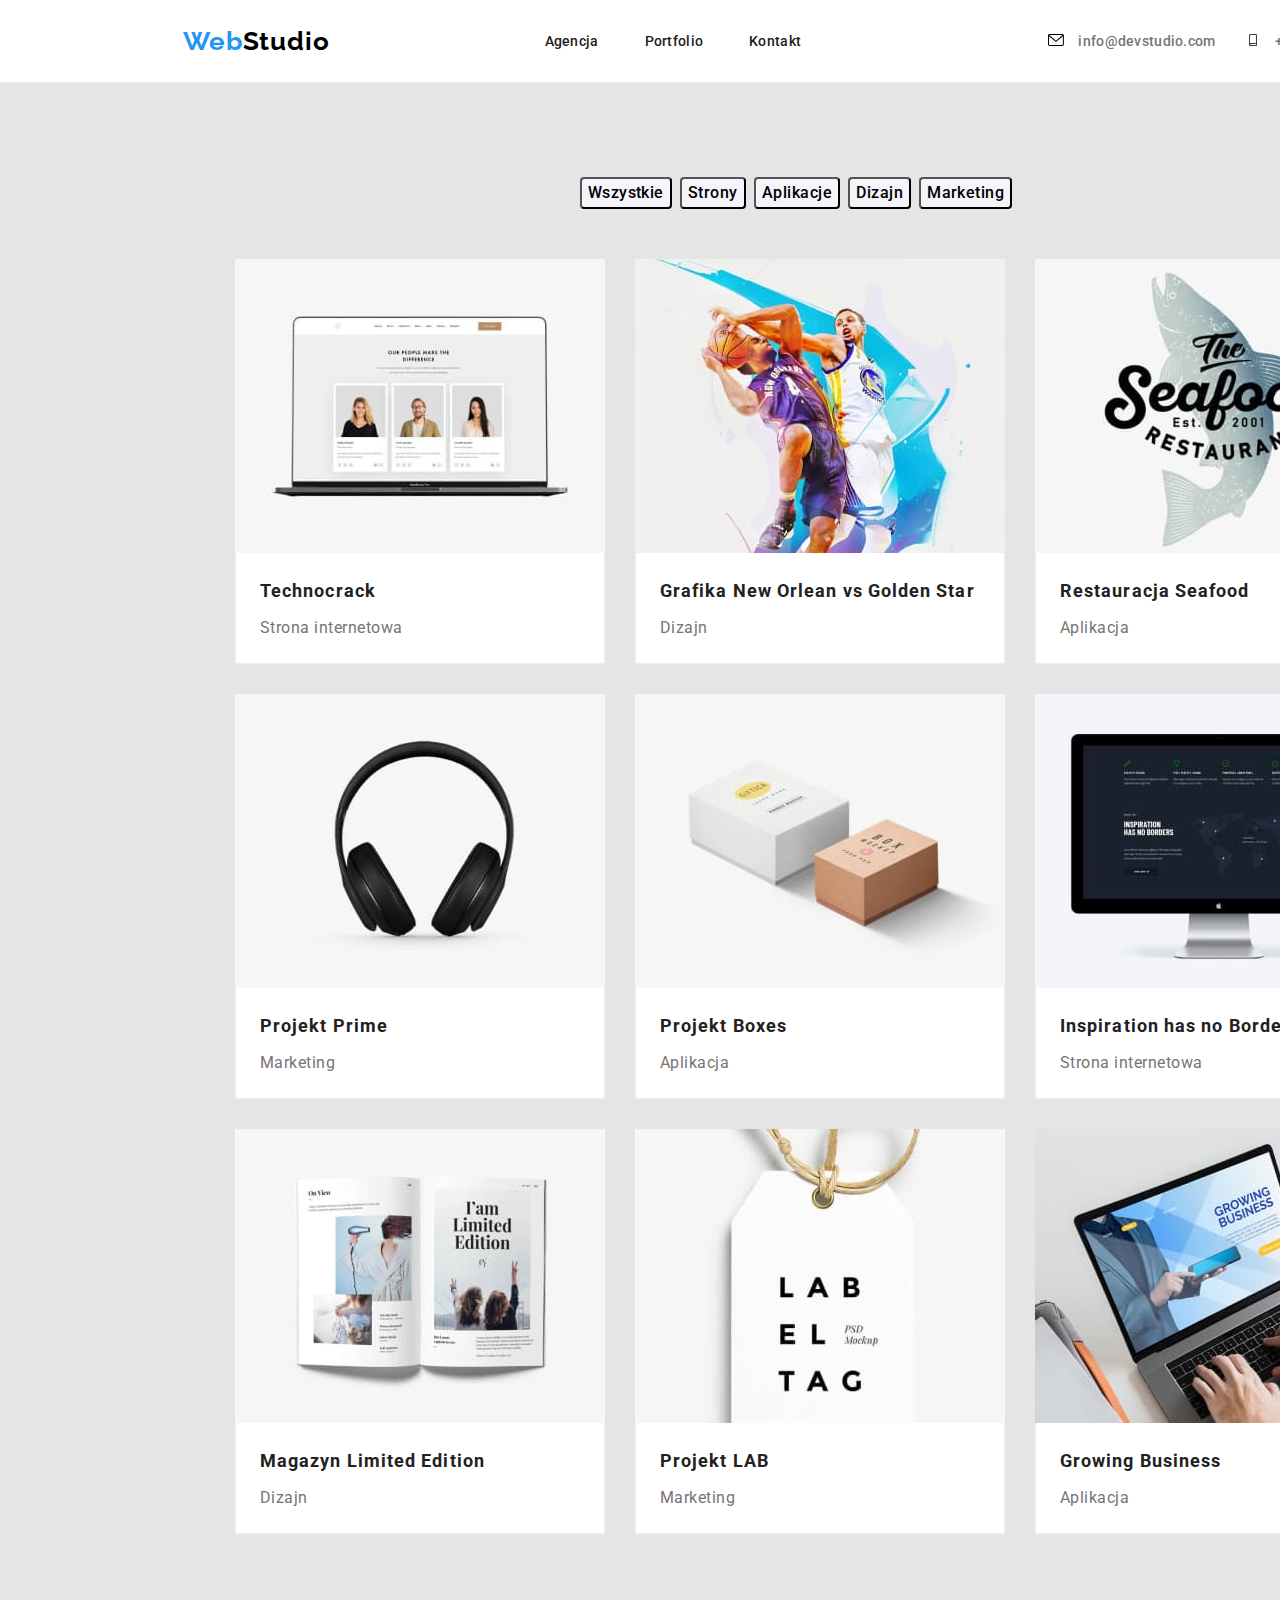
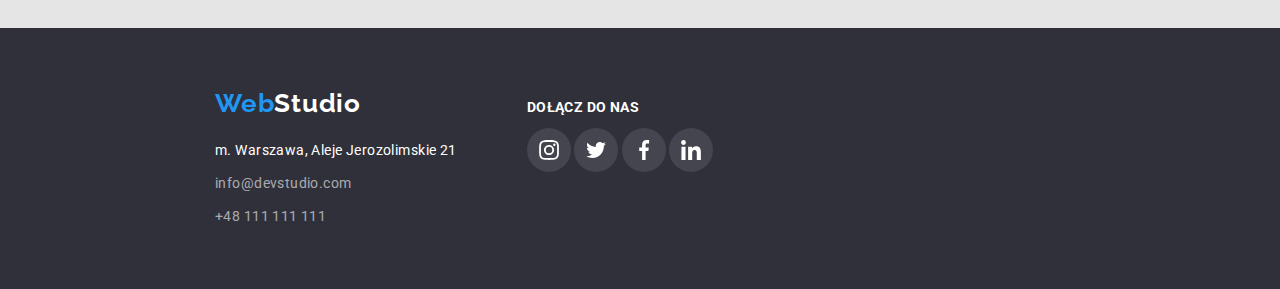
==== portfolio.html @ 9e59b246 "feat: init" ====
<!DOCTYPE html>
<html lang="pl">
  <head>
    <meta charset="UTF-8" />
    <link rel="preconnect" href="https://fonts.googleapis.com" />
    <link rel="preconnect" href="https://fonts.gstatic.com" crossorigin />
    <link
      href="https://fonts.googleapis.com/css2?family=Raleway:wght@700&family=Roboto:wght@400;500;700;900&display=swap"
      rel="stylesheet"
    />
    <!-- <link
      rel="stylesheet"
      href="https://cdnjs.cloudflare.com/ajax/libs/modern-normalize/1.1.0/modern-normalize.min.css"
      integrity="sha512-wpPYUAdjBVSE4KJnH1VR1HeZfpl1ub8YT/NKx4PuQ5NmX2tKuGu6U/JRp5y+Y8XG2tV+wKQpNHVUX03MfMFn9Q=="
      crossorigin="anonymous"
      referrerpolicy="no-referrer"
    /> -->
    <link rel="stylesheet" href="./css/modern-normalize.css" />
    <link rel="stylesheet" href="./css/styles.css" />
    <title>Portfolio</title>
  </head>
  <body>
    <header>
      <nav>
        <div class="header-flex container">
          <a href="" class="logo"
            >Web<span style="color: rgb(0, 0, 0)">Studio</span></a
          >
          <ul class="site-menu">
            <li class="item-menu">
              <a class="link-menu" href="./index.html">Agencja</a>
            </li>
            <li class="item-menu">
              <a class="link-menu" href="./portfolio.html">Portfolio</a>
            </li>
            <li class="item-menu">
              <a class="link-menu" href="">Kontakt</a>
            </li>
          </ul>

          <ul class="header-contact">
            <li class="item-contact">
              <div class="hov-class">
                <svg class="icon-header-contact" width="16" height="12">
                  <use href="./images/icons.svg#icon-envelope"></use>
                </svg>
                <a class="nav-contact" href="mailto:info@devstudio.com"
                  >info@devstudio.com</a
                >
              </div>
            </li>
            <li class="item-contact">
              <div class="hov-class">
                <svg class="icon-header-contact" width="16" height="12">
                  <use href="./images/icons.svg#icon-smartphone"></use>
                </svg>
                <a class="nav-contact" href="tel:+48111111111"
                  >+48 111 111 111</a
                >
              </div>
            </li>
          </ul>
        </div>
      </nav>
    </header>
    <main>
      <section>
        <div class="container filter-menu">
          <div class="container"></div>
          <ul class="filter">
            <li class="item-filter-menu">
              <button class="filter-button" type="button">Wszystkie</button>
            </li>
            <li class="item-filter-menu">
              <button class="filter-button" type="button">Strony</button>
            </li>
            <li class="item-filter-menu">
              <button class="filter-button" type="button">Aplikacje</button>
            </li>
            <li class="item-filter-menu">
              <button class="filter-button" type="button">Dizajn</button>
            </li>
            <li class="item-filter-menu">
              <button class="filter-button" type="button">Marketing</button>
            </li>
          </ul>
        </div>
      </section>
      <section>
        <div class="container filter-results">
          <ul class="filter-images">
            <li class="items-filter-images">
              <figure>
                <img
                  src="./images/img-4.jpg"
                  alt="laptop z ekranem"
                  width="370"
                  height="294"
                />
                <figcaption class="fig-portfolio">
                  <p class="basic-description">Technocrack</p>
                  <p class="sub-description">Strona internetowa</p>
                </figcaption>
              </figure>
            </li>
            <li class="items-filter-images">
              <figure>
                <img
                  src="./images/img-5.jpg"
                  alt="koszykarze"
                  width="370"
                  height="294"
                />
                <figcaption class="fig-portfolio">
                  <p class="basic-description">
                    Grafika New Orlean vs Golden Star
                  </p>
                  <p class="sub-description">Dizajn</p>
                </figcaption>
              </figure>
            </li>
            <li class="items-filter-images">
              <figure>
                <img
                  src="./images/img-6.jpg"
                  alt="koszykarze"
                  width="370"
                  height="294"
                />
                <figcaption class="fig-portfolio">
                  <p class="basic-description">Restauracja Seafood</p>
                  <p class="sub-description">Aplikacja</p>
                </figcaption>
              </figure>
            </li>
            <li class="items-filter-images">
              <figure>
                <img
                  src="./images/img-7.jpg"
                  alt="słuchawki"
                  width="370"
                  height="294"
                />
                <figcaption class="fig-portfolio">
                  <p class="basic-description">Projekt Prime</p>
                  <p class="sub-description">Marketing</p>
                </figcaption>
              </figure>
            </li>
            <li class="items-filter-images">
              <figure>
                <img
                  src="./images/img-8.jpg"
                  alt="pudelka"
                  width="370"
                  height="294"
                />
                <figcaption class="fig-portfolio">
                  <p class="basic-description">Projekt Boxes</p>
                  <p class="sub-description">Aplikacja</p>
                </figcaption>
              </figure>
            </li>
            <li class="items-filter-images">
              <figure>
                <img
                  src="./images/img-9.jpg"
                  alt="monitor"
                  width="370"
                  height="294"
                />
                <figcaption class="fig-portfolio">
                  <p class="basic-description">Inspiration has no Borders</p>
                  <p class="sub-description">Strona internetowa</p>
                </figcaption>
              </figure>
            </li>

            <li class="items-filter-images">
              <figure>
                <img
                  src="./images/img-10.jpg"
                  alt="monitor"
                  width="370"
                  height="294"
                />
                <figcaption class="fig-portfolio">
                  <p class="basic-description">Magazyn Limited Edition</p>
                  <p class="sub-description">Dizajn</p>
                </figcaption>
              </figure>
            </li>
            <li class="items-filter-images">
              <figure>
                <img
                  src="./images/img-11.jpg"
                  alt="metykieta"
                  width="370"
                  height="294"
                />
                <figcaption class="fig-portfolio">
                  <p class="basic-description">Projekt LAB</p>
                  <p class="sub-description">Marketing</p>
                </figcaption>
              </figure>
            </li>
            <li class="items-filter-images">
              <figure>
                <img
                  src="./images/img-12.jpg"
                  alt="metykieta"
                  width="370"
                  height="294"
                />
                <figcaption class="fig-portfolio">
                  <p class="basic-description">Growing Business</p>
                  <p class="sub-description">Aplikacja</p>
                </figcaption>
              </figure>
            </li>
          </ul>
        </div>
      </section>
    </main>
    <footer>
      <div class="footer-flex container">
        <address>
          <ul class="footer-contact">
            <li class="footer-address">
              <a href="" class="footer-logo"
                >Web<span style="color: rgb(255, 255, 255)">Studio</span></a
              >
              <span class="address">m. Warszawa, Aleje Jerozolimskie 21</span>
              <a class="footer-ad1" href="mailto:info@devstudio.com"
                >info@devstudio.com</a
              >
              <a class="footer-ad2" href="tel:+48111111111">+48 111 111 111</a>
            </li>
            <li>
              <h5 class="footer-to-us">DOŁĄCZ DO NAS</h5>
              <svg
                class="icon-social-footer"
                width="44"
                height="44"
                viewBox="0 0 98 44"
              >
                <use href="./images/icons.svg#icon-instagram-2"></use>
              </svg>
              <svg
                class="icon-social-footer"
                width="44"
                height="44"
                viewBox="0 0 98 44"
              >
                <use href="./images/icons.svg#icon-twitter-1"></use>
              </svg>
              <svg
                class="icon-social-footer"
                width="44"
                height="44"
                viewBox="0 0 98 44"
              >
                <use href="./images/icons.svg#icon-facebook-1"></use>
              </svg>
              <svg
                class="icon-social-footer"
                width="44"
                height="44"
                viewBox="0 0 98 44"
              >
                <use href="./images/icons.svg#icon-linkedin-1"></use>
              </svg>
            </li>
          </ul>
        </address>
      </div>
    </footer>
  </body>
</html>
---- css/styles.css ----
:root {
  --body-background-color: #e5e5e5;
  --white-text-color: #ffffff;
  --focus-hover-link-color: #2196f3;
  --main-font: "Roboto", sans-serif;
  --main-font-color: #212121;
  --background-primary-color: #2196f3;
}

body {
  background: var(--body-background-color);
  color: var(--main-font-color);
  font-family: var(--main-font);
}

.container {
  margin-top: 0;
  margin-bottom: 0;
  margin: auto;
  width: 1200px;
}

.header-contact {
  --text-color-header-contact: #757575;
}
.worker-profession {
  --text-color-worker-profession: #757575;
}

.sub-description {
  --text-color-sub-description: #757575;
}

.text-demo-article {
  --text-color-demo-article: #757575;
}

/* section first page */

/* .slider {
  display: flex;
  width: 1600px;
  background-color: #2f303a;
  flex-direction: column;
  justify-content: center;
  align-items: center;
  padding: 200px 0;
} */
.slider {
  display: block;
  margin: auto;
  max-width: 1600px;
  background-image: linear-gradient(
      rgba(47, 48, 58, 0.4),
      rgba(47, 48, 58, 0.4)
    ),
    url("../images/slider_img.jpg");
  /* background-image: url("../images/slider_img.jpg"); */
}

.foto-slider {
  display: flex;
  flex-direction: column;
  align-items: center;
  padding: 200px 0 200px;
}

.first-page-title {
  font-style: normal;
  font-weight: 900;
  font-size: 44px;
  line-height: 1.36;
  text-align: center;
  letter-spacing: 0.06em;
  text-transform: uppercase;
  color: var(--white-text-color);
  width: 696px;
  margin-top: 0;
  margin-bottom: 30px;
}
.first-page-button {
  font-family: "Roboto";
  font-style: normal;
  font-weight: 700;
  font-size: 16px;
  line-height: 1.87;
  align-items: center;
  text-align: center;
  letter-spacing: 0.06em;
  color: var(--white-text-color);
  background: var(--background-primary-color);
  border-radius: 4px;
  width: 200px;
}
.first-page-button:focus,
.first-page-button:hover {
  box-shadow: 0px 4px 4px rgba(0, 0, 0, 0.15);
  cursor: pointer;
}

.articles {
  background: #e5e5e5;
  width: 1600px;
}

.list-articles {
  list-style: none;
  display: flex;
  justify-content: center;
  margin: 0;
  padding: 94px 215px;
}

.list-articles > .item-articles:not(:last-child) {
  margin-right: 30px;
}

/* .item-articles {
  margin-right: 30px;
} */

.first-page-title-article {
  font-style: normal;
  font-weight: 700;
  font-size: 14px;
  line-height: 1.14;
  letter-spacing: 0.03em;
  text-transform: uppercase;
  margin: 0;
  margin-bottom: 10px;
}

.text-demo-article {
  font-style: normal;
  font-size: 14px;
  line-height: 1.71;
  letter-spacing: 0.03em;
  color: var(--text-color-demo-article);
  margin: 0;
}

.what-we-do {
  display: flex;
  background: #e5e5e5;
  width: 1600px;
  flex-direction: column;
  justify-content: center;
  align-items: center;
}

.list-foto-what-we-do {
  list-style: none;
  display: flex;
  margin: 0;
  margin-bottom: 94px;
  padding-left: 0;
}

/* .foto-what-we-do {
  margin-right: 30px;
} */

.list-foto-what-we-do > .foto-what-we-do:not(:last-child) {
  margin-right: 30px;
}

.small-headers {
  font-style: normal;
  font-weight: 700;
  font-size: 36px;
  line-height: 1.16;
  text-align: center;
  letter-spacing: 0.03em;
  margin: 0;
  margin-bottom: 50px;
}

.employee {
  font-style: normal;
  font-weight: 500;
  font-size: 16px;
  line-height: 1.18;
  letter-spacing: 0.03em;
  margin: 0;
  margin-bottom: 10px;
}

.worker-profession {
  font-style: normal;
  font-size: 16px;
  line-height: 1.18;
  letter-spacing: 0.03em;
  margin: 0;
  margin-bottom: 16px;
  color: var(--text-color-worker-profession);
}

/* section header, nav */
.logo,
.footer-logo {
  font-family: "Raleway";
  font-style: normal;
  font-weight: 700;
  font-size: 26px;
  line-height: 1.19;
  letter-spacing: 0.03em;
  color: var(--background-primary-color);
  text-decoration: none;
}

.footer-logo {
  display: block;
  margin-bottom: 20px;
}

.header-flex {
  display: flex;
  border-bottom: 1px solid #ececec;
  background: #ffffff;
  width: 1600px;
  flex-direction: row;
  justify-content: space-evenly;
  align-items: center;
}

.site-menu {
  list-style: none;
  padding: 32px;
  margin: 0;
  display: flex;
}

.site-menu > .item-menu:not(:last-child) {
  margin-right: 46px;
}

.link-menu {
  font-weight: 500;
  font-size: 14px;
  line-height: 1.14;
  letter-spacing: 0.02em;
  text-decoration: none;
  color: var(--normal-link-color);
}

.link-menu:hover,
.link-menu:focus {
  color: var(--focus-hover-link-color);
}

.header-contact {
  list-style: none;
  padding: 32px;
  margin: 0;
  display: flex;
}

.nav-contact {
  font-style: normal;
  font-weight: 500;
  font-size: 14px;
  line-height: 1.14;
  letter-spacing: 0.02em;
  text-decoration: none;
  color: var(--text-color-header-contact);
}

.nav-contact:focus,
.nav-contact:hover {
  color: var(--focus-hover-link-color);
}
.header-contact > .item-contact:not(:last-child) {
  margin-right: 30px;
}

.filter-menu {
  width: 1600px;
  background: #e5e5e5;
}

.filter {
  margin: 0;
  list-style: none;
  display: flex;
  justify-content: center;
  padding: 94px 518px 50px 510px;
}
/* section main */
.filter-button {
  background: #f5f4fa;
  font-family: "Roboto";
  font-style: normal;
  font-weight: 500;
  font-size: 16px;
  line-height: 1.62;
  border-radius: 4px;
  letter-spacing: 0.03em;
  text-align: center;
  /* margin-right: 8px; */
}

.filter > .item-filter-menu:not(:last-child) {
  margin-right: 8px;
}

.filter-button:hover,
.filter-button:focus {
  background: var(--focus-hover-link-color);
  color: var(--white-text-color);
  box-shadow: 0px 3px 1px rgba(0, 0, 0, 0.1), 0px 1px 2px rgba(0, 0, 0, 0.08),
    0px 2px 2px rgba(0, 0, 0, 0.12);
  border-radius: 4px;
  cursor: pointer;
}

.filter-results {
  width: 1600px;
}
.filter-images {
  list-style: none;
  /* padding-left: 0; */
  padding-bottom: 94px;
  margin: 0;
  display: flex;
  justify-content: center;
  flex-wrap: wrap;
  gap: 30px;
}

/* .items-filter-images {
  flex-basis: calc((100% - 2 * 30px) / 3);
} */

/* .filter-images > .items-filter-images:not(:last-child) {
  margin-right: 30px;
} */

.basic-description {
  font-style: normal;
  font-weight: 700;
  font-size: 18px;
  line-height: 2;
  letter-spacing: 0.06em;
  margin: 0;
  margin-bottom: 4px;
}

.sub-description {
  font-style: normal;
  font-size: 16px;
  line-height: 1.87;
  letter-spacing: 0.03em;
  color: var(--text-color-sub-description);
  margin: 0;
}

.our-team {
  display: flex;
  width: 1600px;
  background: #f5f4fa;
  flex-direction: column;
  align-items: center;
  padding: 94px 215px;
}

.list-our-team {
  list-style: none;
  margin: 0;
  padding: 0;
  display: flex;
}

.list-our-team > .item-our-team:not(:last-child) {
  margin-right: 30px;
}

figure {
  margin: 0;
}
.fig-agency {
  margin: 0;
  text-align: center;
  background: #ffffff;
  padding: 30px 32px;
  box-shadow: 0px 1px 3px rgba(0, 0, 0, 0.12), 0px 1px 1px rgba(0, 0, 0, 0.14),
    0px 2px 1px rgba(0, 0, 0, 0.2);
  border-radius: 0px 0px 4px 4px;
}

.fig-portfolio {
  text-align: left;
  background: #ffffff;
  border-right: 1px solid #eeeeee;
  border-bottom: 1px solid #eeeeee;
  border-left: 1px solid #eeeeee;
  padding: 20px 24px;
}

/* section footer */

.footer-flex {
  width: 1600px;
  background: #2f303a;
  padding: 60px 215px;
}

.footer-contact {
  list-style: none;
  font-style: normal;
  padding: 0;
  font-size: 14px;
  line-height: 1.71;
  letter-spacing: 0.03em;
  margin: 0;
  display: flex;
  align-items: baseline;
}

.footer-address {
  margin-right: 70px;
  color: var(--white-text-color);
}

.address {
  font-size: 14px;
  line-height: 1.71;
  letter-spacing: 0.03em;
  color: #ffffff;
  display: block;
  margin-bottom: 9px;
}

.footer-ad1,
.footer-ad2 {
  text-decoration: none;
  color: rgba(255, 255, 255, 0.6);
  margin-bottom: 9px;
}

.footer-ad1 {
  display: block;
  margin-bottom: 9px;
}

.footer-ad2 {
  margin: 0;
}

.footer-ad:hover,
.footer-ad:focus {
  color: var(--focus-hover-link-color);
}
img {
  display: block;
}

.footer-to-us {
  font-weight: 700;
  font-size: 14px;
  line-height: 1.14px;
  letter-spacing: 0.03em;
  text-transform: uppercase;
  color: #ffffff;
  margin: 0;
  margin-bottom: 20px;
}

.our-costumers {
  width: 1600px;
  background: #e5e5e5;
  padding: 94px 0 94px 0;
}
.list-our-costumers {
  list-style: none;
  margin: 0;
  padding: 0;
  display: flex;
  justify-content: center;
}

.list-our-costumers > .item-our-costumers:not(:last-child) {
  margin-right: 30px;
}

/* icon style */

.icon-header-contact {
  margin-right: 10px;
}

.hov-class:hover {
  fill: #2196f3;
}

.back-svg {
  width: 270px;
  /* height: 120px; */
  background: #f5f4fa;
  border-radius: 4px;
  margin-bottom: 30px;
  padding: 25px 100px 25px 100px;
}

.icon-advantages {
  display: block;
}

.our-team-social-icons {
  list-style: none;
  display: flex;
  justify-content: center;
  padding: 0;
}

.our-team-social-icons > .item-our-team-social-icons:not(:last-child) {
  margin-right: 10px;
}

.social-icon-properties {
  border-radius: 50%;
  fill: #afb1b8;
}

.social-icon-properties:hover {
  background: #2196f3;
  fill: #ffffff;
}

.icon-social-footer {
  border-radius: 50%;
  background: rgba(255, 255, 255, 0.1);
  fill: #ffffff;
}

.icon-social-footer:hover {
  background: #2196f3;
  /* fill: #ffffff; */
}

.item-our-costumers {
  border: solid #afb1b8 1px;
  border-radius: 4px;
  fill: #afb1b8;
}

.item-our-costumers:hover {
  border: solid #2196f3 1px;
  fill: #2196f3;
}

.items-filter-images:focus,
.items-filter-images:hover {
  border: 1px solid #eeeeee;
  box-shadow: 0px 1px 1px rgba(0, 0, 0, 0.12), 0px 4px 4px rgba(0, 0, 0, 0.06),
    1px 4px 6px rgba(0, 0, 0, 0.16);
}
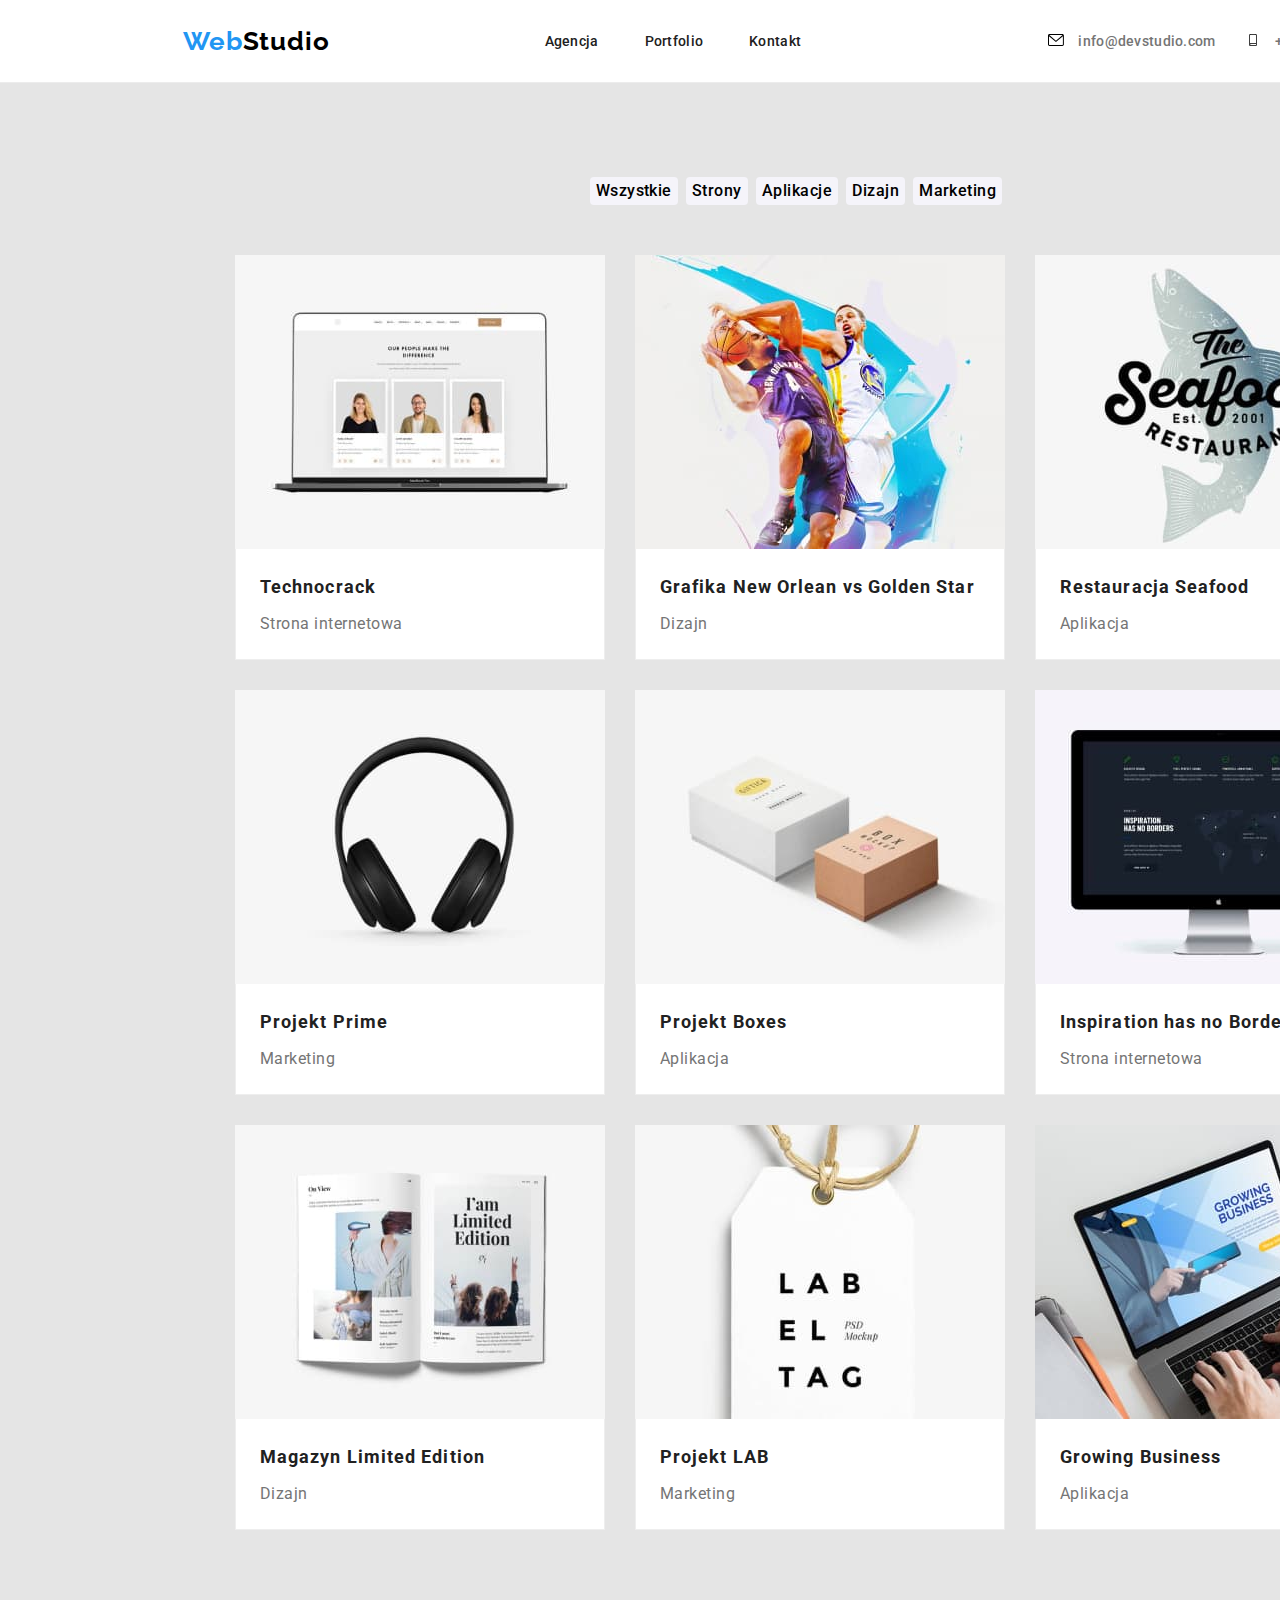
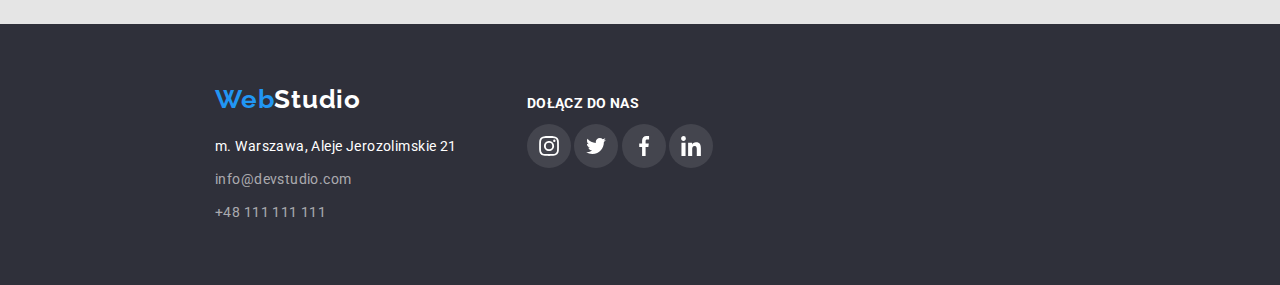
==== commit 352e8ff9: "add files" ====
--- a/portfolio.html
+++ b/portfolio.html
@@ -28,13 +28,22 @@
           >
           <ul class="site-menu">
             <li class="item-menu">
-              <a class="link-menu" href="./index.html">Agencja</a>
+              <div class="highlight-menu">
+                <a class="link-menu" href="./index.html">Agencja</a>
+                <div class="highlight"></div>
+              </div>
             </li>
             <li class="item-menu">
-              <a class="link-menu" href="./portfolio.html">Portfolio</a>
+              <div class="highlight-menu">
+                <a class="link-menu" href="./portfolio.html">Portfolio</a>
+                <div class="highlight"></div>
+              </div>
             </li>
             <li class="item-menu">
-              <a class="link-menu" href="">Kontakt</a>
+              <div class="highlight-menu">
+                <a class="link-menu" href="">Kontakt</a>
+                <div class="highlight"></div>
+              </div>
             </li>
           </ul>
 
@@ -91,12 +100,22 @@
           <ul class="filter-images">
             <li class="items-filter-images">
               <figure>
-                <img
-                  src="./images/img-4.jpg"
-                  alt="laptop z ekranem"
-                  width="370"
-                  height="294"
-                />
+                <div class="box-curtain">
+                  <img
+                    src="./images/img-4.jpg"
+                    alt="laptop z ekranem"
+                    width="370"
+                    height="294"
+                  />
+                  <div class="curtain">
+                    <p class="text-curtain">
+                      Technocrack jest popularną platformą wykorzystywaną do
+                      rozpowszechniania koronawirusa. Firmy wykorzystują tę
+                      platformę do celów szpiegowskich i ataków na
+                      niezabezpieczone serwery konkurencji
+                    </p>
+                  </div>
+                </div>
                 <figcaption class="fig-portfolio">
                   <p class="basic-description">Technocrack</p>
                   <p class="sub-description">Strona internetowa</p>
@@ -105,12 +124,22 @@
             </li>
             <li class="items-filter-images">
               <figure>
-                <img
-                  src="./images/img-5.jpg"
-                  alt="koszykarze"
-                  width="370"
-                  height="294"
-                />
+                <div class="box-curtain">
+                  <img
+                    src="./images/img-5.jpg"
+                    alt="koszykarze"
+                    width="370"
+                    height="294"
+                  />
+                  <div class="curtain">
+                    <p class="text-curtain">
+                      Technocrack jest popularną platformą wykorzystywaną do
+                      rozpowszechniania koronawirusa. Firmy wykorzystują tę
+                      platformę do celów szpiegowskich i ataków na
+                      niezabezpieczone serwery konkurencji
+                    </p>
+                  </div>
+                </div>
                 <figcaption class="fig-portfolio">
                   <p class="basic-description">
                     Grafika New Orlean vs Golden Star
@@ -121,12 +150,22 @@
             </li>
             <li class="items-filter-images">
               <figure>
-                <img
-                  src="./images/img-6.jpg"
-                  alt="koszykarze"
-                  width="370"
-                  height="294"
-                />
+                <div class="box-curtain">
+                  <img
+                    src="./images/img-6.jpg"
+                    alt="koszykarze"
+                    width="370"
+                    height="294"
+                  />
+                  <div class="curtain">
+                    <p class="text-curtain">
+                      Technocrack jest popularną platformą wykorzystywaną do
+                      rozpowszechniania koronawirusa. Firmy wykorzystują tę
+                      platformę do celów szpiegowskich i ataków na
+                      niezabezpieczone serwery konkurencji
+                    </p>
+                  </div>
+                </div>
                 <figcaption class="fig-portfolio">
                   <p class="basic-description">Restauracja Seafood</p>
                   <p class="sub-description">Aplikacja</p>
@@ -135,12 +174,22 @@
             </li>
             <li class="items-filter-images">
               <figure>
-                <img
-                  src="./images/img-7.jpg"
-                  alt="słuchawki"
-                  width="370"
-                  height="294"
-                />
+                <div class="box-curtain">
+                  <img
+                    src="./images/img-7.jpg"
+                    alt="słuchawki"
+                    width="370"
+                    height="294"
+                  />
+                  <div class="curtain">
+                    <p class="text-curtain">
+                      Technocrack jest popularną platformą wykorzystywaną do
+                      rozpowszechniania koronawirusa. Firmy wykorzystują tę
+                      platformę do celów szpiegowskich i ataków na
+                      niezabezpieczone serwery konkurencji
+                    </p>
+                  </div>
+                </div>
                 <figcaption class="fig-portfolio">
                   <p class="basic-description">Projekt Prime</p>
                   <p class="sub-description">Marketing</p>
@@ -149,12 +198,22 @@
             </li>
             <li class="items-filter-images">
               <figure>
-                <img
-                  src="./images/img-8.jpg"
-                  alt="pudelka"
-                  width="370"
-                  height="294"
-                />
+                <div class="box-curtain">
+                  <img
+                    src="./images/img-8.jpg"
+                    alt="pudelka"
+                    width="370"
+                    height="294"
+                  />
+                  <div class="curtain">
+                    <p class="text-curtain">
+                      Technocrack jest popularną platformą wykorzystywaną do
+                      rozpowszechniania koronawirusa. Firmy wykorzystują tę
+                      platformę do celów szpiegowskich i ataków na
+                      niezabezpieczone serwery konkurencji
+                    </p>
+                  </div>
+                </div>
                 <figcaption class="fig-portfolio">
                   <p class="basic-description">Projekt Boxes</p>
                   <p class="sub-description">Aplikacja</p>
@@ -163,12 +222,22 @@
             </li>
             <li class="items-filter-images">
               <figure>
-                <img
-                  src="./images/img-9.jpg"
-                  alt="monitor"
-                  width="370"
-                  height="294"
-                />
+                <div class="box-curtain">
+                  <img
+                    src="./images/img-9.jpg"
+                    alt="monitor"
+                    width="370"
+                    height="294"
+                  />
+                  <div class="curtain">
+                    <p class="text-curtain">
+                      Technocrack jest popularną platformą wykorzystywaną do
+                      rozpowszechniania koronawirusa. Firmy wykorzystują tę
+                      platformę do celów szpiegowskich i ataków na
+                      niezabezpieczone serwery konkurencji
+                    </p>
+                  </div>
+                </div>
                 <figcaption class="fig-portfolio">
                   <p class="basic-description">Inspiration has no Borders</p>
                   <p class="sub-description">Strona internetowa</p>
@@ -178,12 +247,22 @@
 
             <li class="items-filter-images">
               <figure>
-                <img
-                  src="./images/img-10.jpg"
-                  alt="monitor"
-                  width="370"
-                  height="294"
-                />
+                <div class="box-curtain">
+                  <img
+                    src="./images/img-10.jpg"
+                    alt="monitor"
+                    width="370"
+                    height="294"
+                  />
+                  <div class="curtain">
+                    <p class="text-curtain">
+                      Technocrack jest popularną platformą wykorzystywaną do
+                      rozpowszechniania koronawirusa. Firmy wykorzystują tę
+                      platformę do celów szpiegowskich i ataków na
+                      niezabezpieczone serwery konkurencji
+                    </p>
+                  </div>
+                </div>
                 <figcaption class="fig-portfolio">
                   <p class="basic-description">Magazyn Limited Edition</p>
                   <p class="sub-description">Dizajn</p>
@@ -192,12 +271,22 @@
             </li>
             <li class="items-filter-images">
               <figure>
-                <img
-                  src="./images/img-11.jpg"
-                  alt="metykieta"
-                  width="370"
-                  height="294"
-                />
+                <div class="box-curtain">
+                  <img
+                    src="./images/img-11.jpg"
+                    alt="metykieta"
+                    width="370"
+                    height="294"
+                  />
+                  <div class="curtain">
+                    <p class="text-curtain">
+                      Technocrack jest popularną platformą wykorzystywaną do
+                      rozpowszechniania koronawirusa. Firmy wykorzystują tę
+                      platformę do celów szpiegowskich i ataków na
+                      niezabezpieczone serwery konkurencji
+                    </p>
+                  </div>
+                </div>
                 <figcaption class="fig-portfolio">
                   <p class="basic-description">Projekt LAB</p>
                   <p class="sub-description">Marketing</p>
@@ -206,12 +295,22 @@
             </li>
             <li class="items-filter-images">
               <figure>
-                <img
-                  src="./images/img-12.jpg"
-                  alt="metykieta"
-                  width="370"
-                  height="294"
-                />
+                <div class="box-curtain">
+                  <img
+                    src="./images/img-12.jpg"
+                    alt="metykieta"
+                    width="370"
+                    height="294"
+                  />
+                  <div class="curtain">
+                    <p class="text-curtain">
+                      Technocrack jest popularną platformą wykorzystywaną do
+                      rozpowszechniania koronawirusa. Firmy wykorzystują tę
+                      platformę do celów szpiegowskich i ataków na
+                      niezabezpieczone serwery konkurencji
+                    </p>
+                  </div>
+                </div>
                 <figcaption class="fig-portfolio">
                   <p class="basic-description">Growing Business</p>
                   <p class="sub-description">Aplikacja</p>
--- a/css/styles.css
+++ b/css/styles.css
@@ -89,8 +89,11 @@
   letter-spacing: 0.06em;
   color: var(--white-text-color);
   background: var(--background-primary-color);
+  border: 0;
   border-radius: 4px;
   width: 200px;
+  transition-duration: 250ms;
+  transition-timing-function: cubic-bezier(0.4, 0, 0.2, 1);
 }
 .first-page-button:focus,
 .first-page-button:hover {
@@ -156,9 +159,26 @@
   padding-left: 0;
 }
 
-/* .foto-what-we-do {
-  margin-right: 30px;
-} */
+.signature-back {
+  position: relative;
+}
+
+.foto-signature {
+  position: absolute;
+  bottom: 0;
+  right: 0;
+  left: 0;
+  font-weight: 700;
+  font-size: 14px;
+  line-height: 1.14;
+  letter-spacing: 0.03em;
+  margin: 0;
+  padding: 27px 0 27px 0;
+  text-align: center;
+  text-transform: uppercase;
+  color: #ffffff;
+  background-color: rgba(47, 48, 58, 0.8);
+}
 
 .list-foto-what-we-do > .foto-what-we-do:not(:last-child) {
   margin-right: 30px;
@@ -241,6 +261,28 @@
   letter-spacing: 0.02em;
   text-decoration: none;
   color: var(--normal-link-color);
+  transition-duration: 250ms;
+  transition-timing-function: cubic-bezier(0.4, 0, 0.2, 1);
+}
+
+.highlight-menu {
+  position: relative;
+}
+
+.highlight {
+  position: absolute;
+  top: 47px;
+  width: 100%;
+  height: 4px;
+  background-color: #2196f3;
+  border-radius: 2px;
+  z-index: -1;
+  transition-duration: 250ms;
+  transition-timing-function: cubic-bezier(0.4, 0, 0.2, 1);
+}
+
+.highlight-menu:hover .highlight {
+  z-index: 0;
 }
 
 .link-menu:hover,
@@ -263,6 +305,8 @@
   letter-spacing: 0.02em;
   text-decoration: none;
   color: var(--text-color-header-contact);
+  transition-duration: 250ms;
+  transition-timing-function: cubic-bezier(0.4, 0, 0.2, 1);
 }
 
 .nav-contact:focus,
@@ -293,10 +337,13 @@
   font-weight: 500;
   font-size: 16px;
   line-height: 1.62;
+  border: 0;
   border-radius: 4px;
   letter-spacing: 0.03em;
   text-align: center;
   /* margin-right: 8px; */
+  transition-duration: 250ms;
+  transition-timing-function: cubic-bezier(0.4, 0, 0.2, 1);
 }
 
 .filter > .item-filter-menu:not(:last-child) {
@@ -452,6 +499,8 @@
 }
 img {
   display: block;
+  max-width: 100%;
+  height: auto;
 }
 
 .footer-to-us {
@@ -519,6 +568,8 @@
 .social-icon-properties {
   border-radius: 50%;
   fill: #afb1b8;
+  transition-duration: 250ms;
+  transition-timing-function: cubic-bezier(0.4, 0, 0.2, 1);
 }
 
 .social-icon-properties:hover {
@@ -530,6 +581,8 @@
   border-radius: 50%;
   background: rgba(255, 255, 255, 0.1);
   fill: #ffffff;
+  transition-duration: 250ms;
+  transition-timing-function: cubic-bezier(0.4, 0, 0.2, 1);
 }
 
 .icon-social-footer:hover {
@@ -541,6 +594,8 @@
   border: solid #afb1b8 1px;
   border-radius: 4px;
   fill: #afb1b8;
+  transition-duration: 250ms;
+  transition-timing-function: cubic-bezier(0.4, 0, 0.2, 1);
 }
 
 .item-our-costumers:hover {
@@ -553,4 +608,76 @@
   border: 1px solid #eeeeee;
   box-shadow: 0px 1px 1px rgba(0, 0, 0, 0.12), 0px 4px 4px rgba(0, 0, 0, 0.06),
     1px 4px 6px rgba(0, 0, 0, 0.16);
-}
+  transition-duration: 250ms;
+  transition-timing-function: cubic-bezier(0.4, 0, 0.2, 1);
+}
+
+.box-curtain {
+  position: relative;
+  overflow: hidden;
+}
+
+.curtain {
+  position: absolute;
+  top: 0;
+  left: 0;
+  width: 100%;
+  height: 100%;
+  background: rgba(33, 150, 243, 0.9);
+  transform: translateY(100%);
+  transition-duration: 250ms;
+  transition-timing-function: cubic-bezier(0.4, 0, 0.2, 1);
+}
+
+.box-curtain:hover .curtain {
+  transform: translateY(0);
+}
+
+.text-curtain {
+  font-weight: 400;
+  font-size: 18px;
+  line-height: 1.55;
+  color: #ffffff;
+  padding: 49px 45px 49px 24px;
+}
+
+/* Modal Window */
+.window {
+  position: relative;
+  width: 528px;
+  height: 581px;
+  border-radius: 4px;
+  background-color: #ffffff;
+  top: 50%;
+  left: 50%;
+  transform: translateX(-50%) translateY(-50%);
+  box-shadow: 0px 1px 3px rgba(0, 0, 0, 0.12), 0px 1px 1px rgba(0, 0, 0, 0.14),
+    0px 2px 1px rgba(0, 0, 0, 0.2);
+  position: fixed;
+
+  /* z-index: 1; */
+}
+
+.modal {
+  background-color: rgba(0, 0, 0, 0.2);
+  width: 100%;
+  height: 100%;
+  position: fixed;
+}
+
+.is-hidden {
+  pointer-events: none;
+  visibility: hidden;
+  opacity: 1;
+}
+
+.close-button {
+  position: absolute;
+  top: 8px;
+  right: 8px;
+
+  background: #ffffff;
+  border: 1px solid rgba(0, 0, 0, 0.1);
+  border-radius: 50%;
+}
+/*End Modal Window */
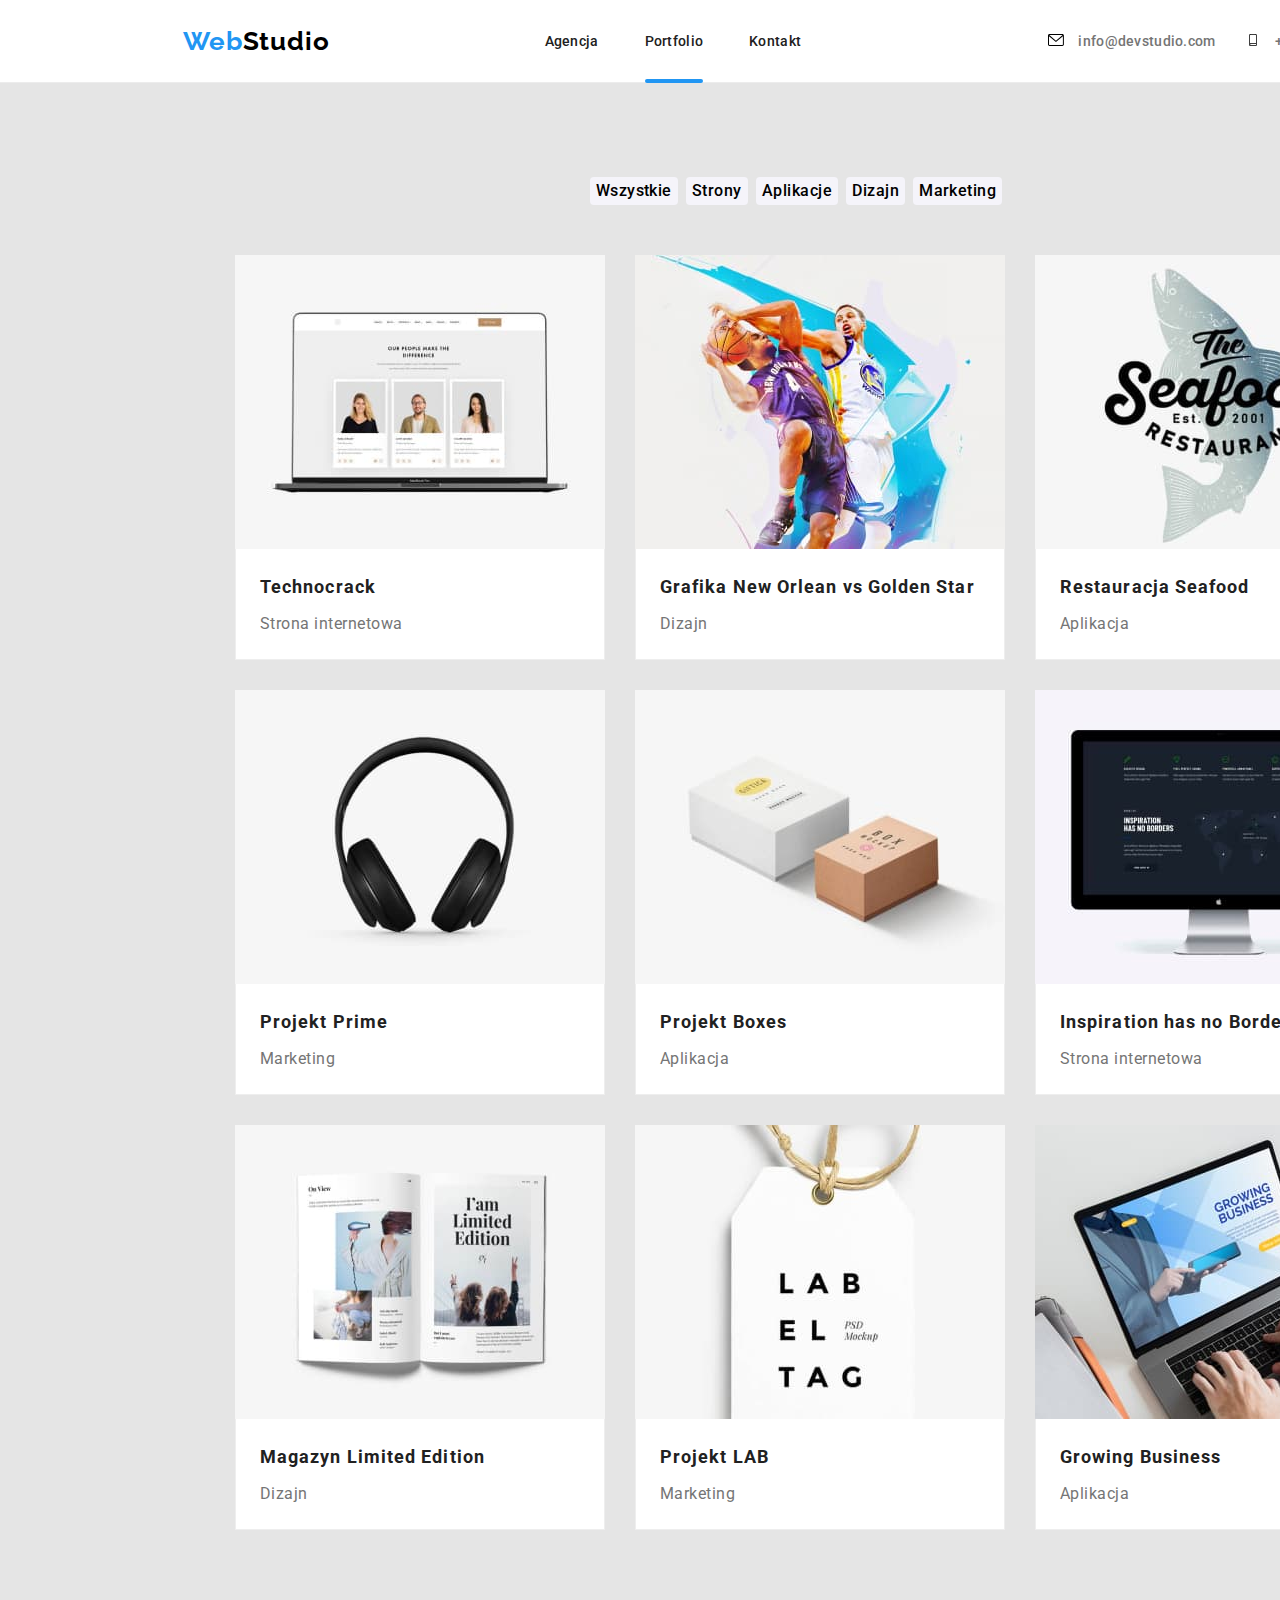
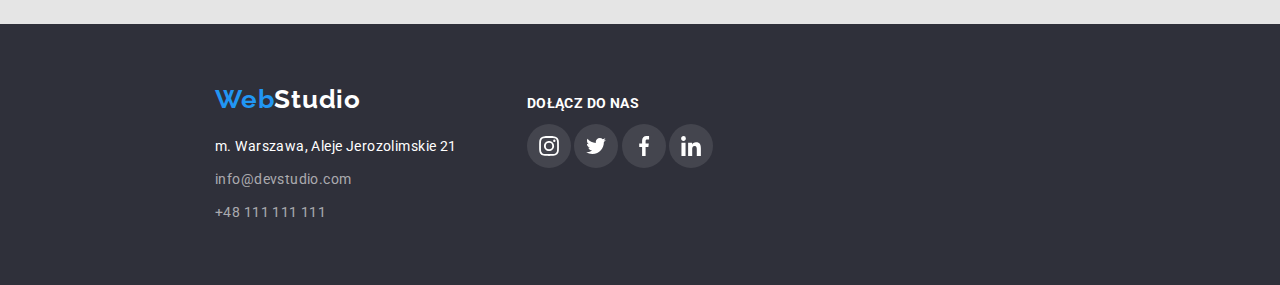
==== commit a6200462: "correct" ====
--- a/portfolio.html
+++ b/portfolio.html
@@ -35,8 +35,9 @@
             </li>
             <li class="item-menu">
               <div class="highlight-menu">
-                <a class="link-menu" href="./portfolio.html">Portfolio</a>
-                <div class="highlight"></div>
+                <div class="active">
+                  <a class="link-menu" href="./portfolio.html">Portfolio</a>
+                </div>
               </div>
             </li>
             <li class="item-menu">
--- a/css/styles.css
+++ b/css/styles.css
@@ -265,7 +265,7 @@
   transition-timing-function: cubic-bezier(0.4, 0, 0.2, 1);
 }
 
-.highlight-menu {
+/* .highlight-menu {
   position: relative;
 }
 
@@ -283,7 +283,7 @@
 
 .highlight-menu:hover .highlight {
   z-index: 0;
-}
+} */
 
 .link-menu:hover,
 .link-menu:focus {
@@ -681,3 +681,34 @@
   border-radius: 50%;
 }
 /*End Modal Window */
+
+.item-menu {
+  position: relative;
+}
+.highlight-menu::after {
+  position: absolute;
+  content: "";
+  top: 47px;
+  left: 0;
+  width: 100%;
+  height: 4px;
+  background-color: #2196f3;
+  border-radius: 2px;
+  display: none;
+}
+
+.highlight-menu:hover::after {
+  display: block;
+}
+
+.active::after {
+  position: absolute;
+  content: "";
+  top: 47px;
+  left: 0;
+  width: 100%;
+  height: 4px;
+  background-color: #2196f3;
+  border-radius: 2px;
+  /* display: none; */
+}
